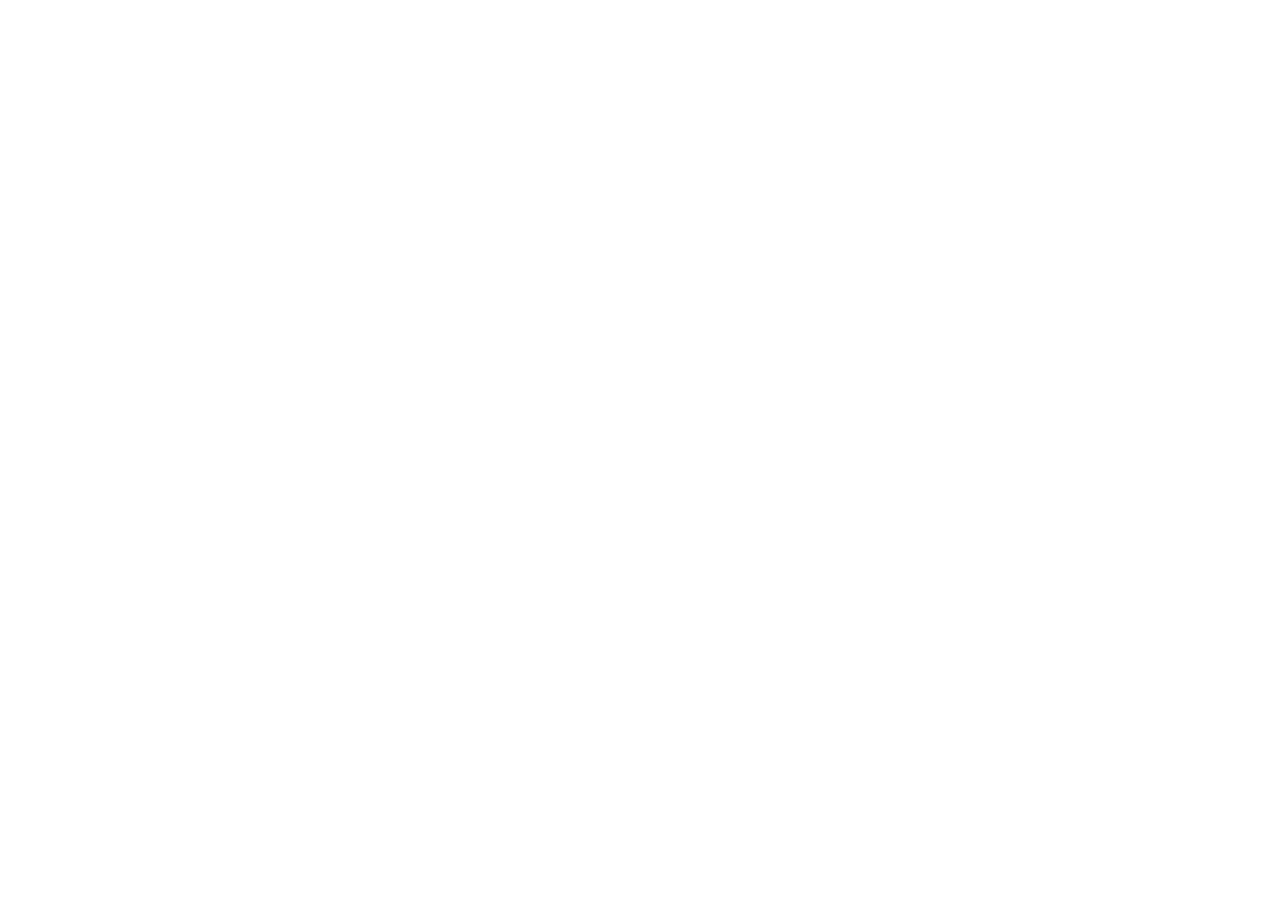
==== index.html @ 36af827d "feat: add basic markup HTML" ====
<!DOCTYPE html>
<html lang="en">
<head>
    <meta charset="UTF-8">
    <meta http-equiv="X-UA-Compatible" content="IE=edge">
    <meta name="viewport" content="width=device-width, initial-scale=1.0">
    <title>CV Anna Kotova</title>
</head>
<body>
    
</body>
</html>
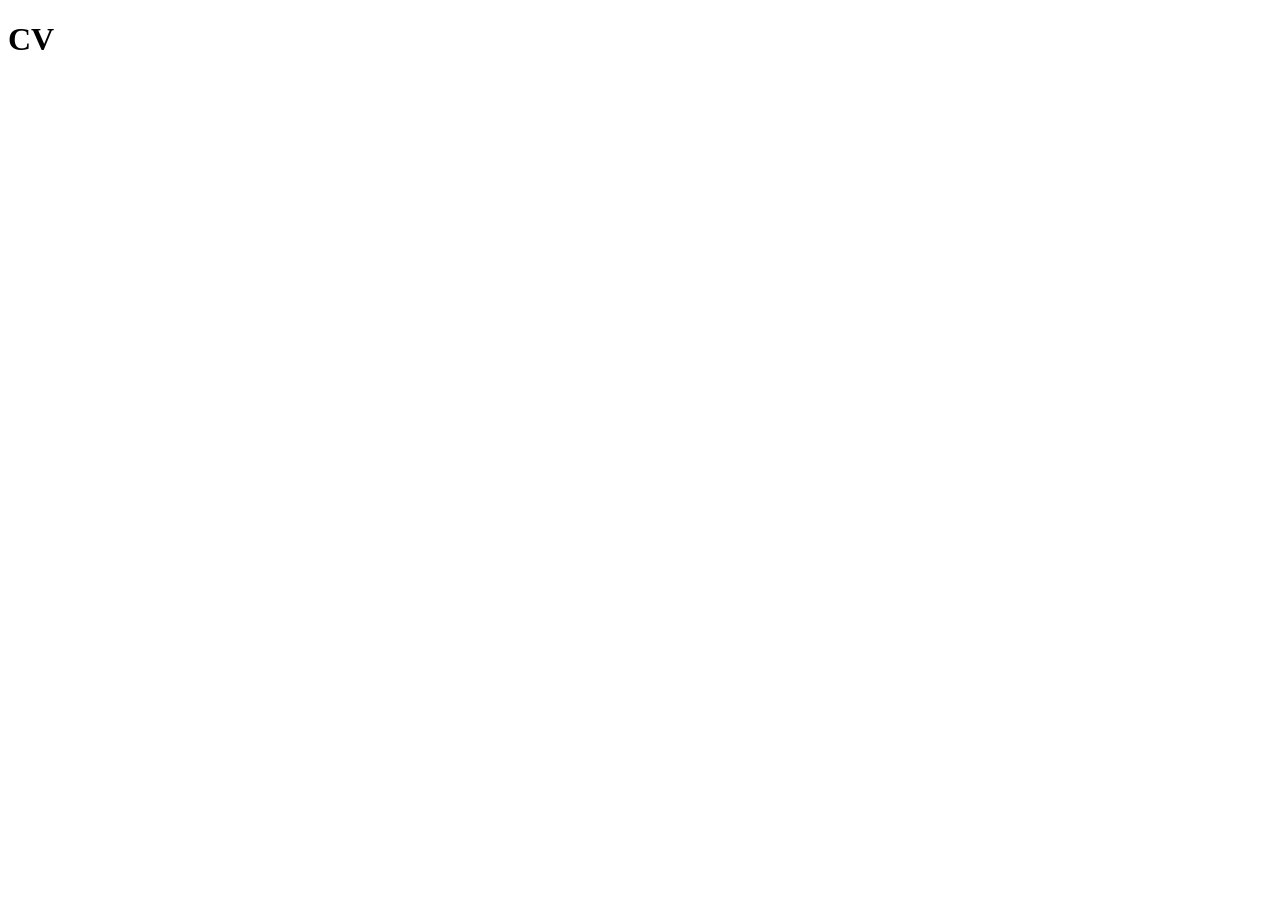
==== commit 1b510dd4: "feat: link stylesheet to markup" ====
--- a/index.html
+++ b/index.html
@@ -5,8 +5,9 @@
     <meta http-equiv="X-UA-Compatible" content="IE=edge">
     <meta name="viewport" content="width=device-width, initial-scale=1.0">
     <title>CV Anna Kotova</title>
+    <link rel="stylesheet" href="../rsschool-cv/style.css">
 </head>
 <body>
-    
+    <h1>CV</h1>
 </body>
 </html>
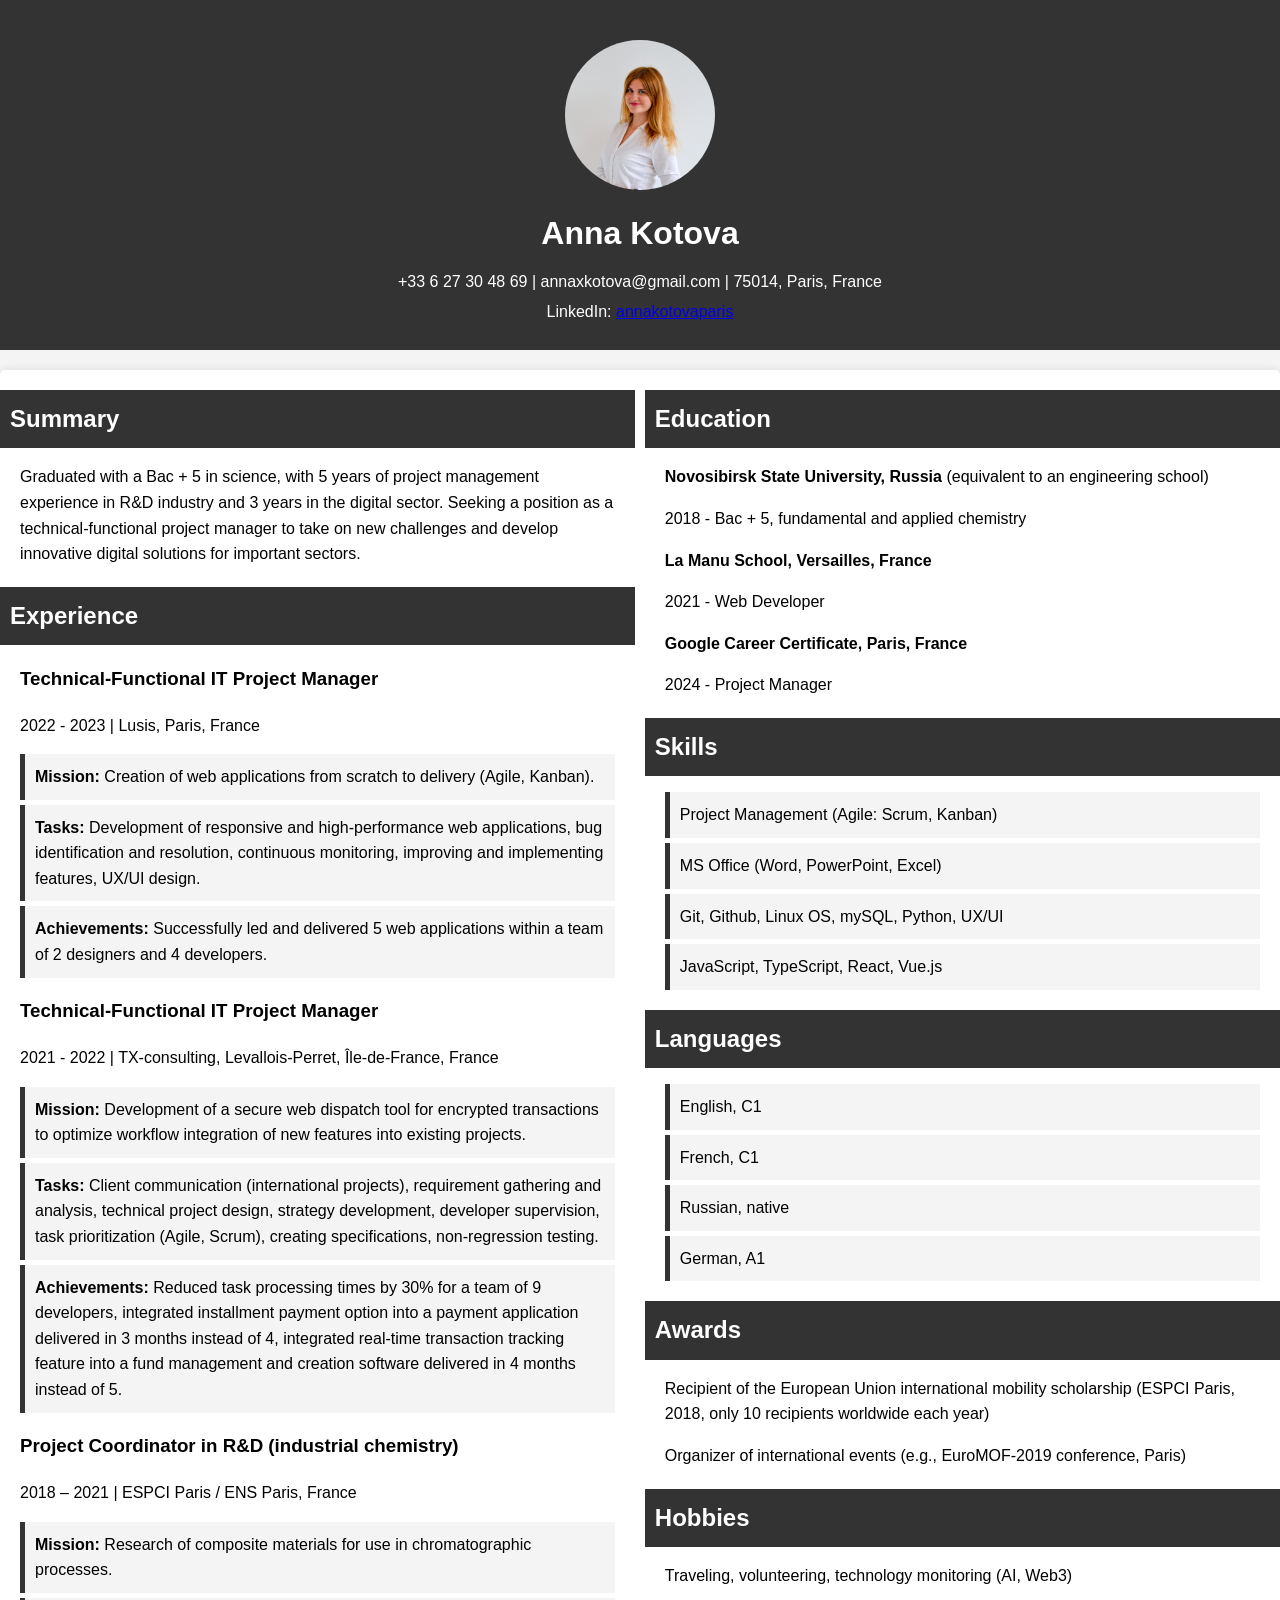
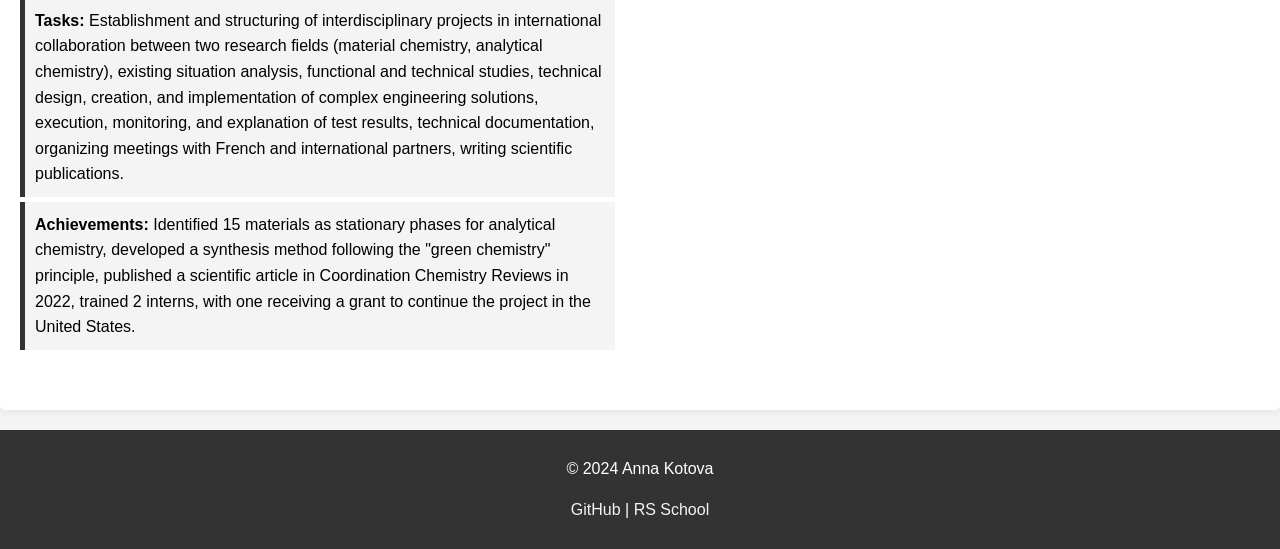
==== commit 7a64f683: "HTML updated" ====
--- a/index.html
+++ b/index.html
@@ -2,12 +2,98 @@
 <html lang="en">
 <head>
     <meta charset="UTF-8">
-    <meta http-equiv="X-UA-Compatible" content="IE=edge">
     <meta name="viewport" content="width=device-width, initial-scale=1.0">
-    <title>CV Anna Kotova</title>
-    <link rel="stylesheet" href="../rsschool-cv/style.css">
+    <title>Anna Kotova - CV</title>
+    <link rel="stylesheet" href="styles.css">
 </head>
 <body>
-    <h1>CV</h1>
+    <header>
+        <div class="container">
+            <img src="DSC_0130_1.jpg" alt="Anna Kotova" class="profile-img">
+            <h1>Anna Kotova</h1>
+            <p>+33 6 27 30 48 69 | annaxkotova@gmail.com | 75014, Paris, France</p>
+            <p>LinkedIn: <a href="https://linkedin.com/in/annakotovaparis">annakotovaparis</a></p>
+        </div>
+    </header>
+    <main>
+        <div class="container">
+            <section class="left-column">
+                <section class="summary">
+                    <h2>Summary</h2>
+                    <p>Graduated with a Bac + 5 in science, with 5 years of project management experience in R&D industry and 3 years in the digital sector. Seeking a position as a technical-functional project manager to take on new challenges and develop innovative digital solutions for important sectors.</p>
+                </section>
+                <section class="experience">
+                    <h2>Experience</h2>
+                    <h3>Technical-Functional IT Project Manager</h3>
+                    <p>2022 - 2023 | Lusis, Paris, France</p>
+                    <ul>
+                        <li><strong>Mission:</strong> Creation of web applications from scratch to delivery (Agile, Kanban).</li>
+                        <li><strong>Tasks:</strong> Development of responsive and high-performance web applications, bug identification and resolution, continuous monitoring, improving and implementing features, UX/UI design.</li>
+                        <li><strong>Achievements:</strong> Successfully led and delivered 5 web applications within a team of 2 designers and 4 developers.</li>
+                    </ul>
+
+                    <h3>Technical-Functional IT Project Manager</h3>
+                    <p>2021 - 2022 | TX-consulting, Levallois-Perret, Île-de-France, France</p>
+                    <ul>
+                        <li><strong>Mission:</strong> Development of a secure web dispatch tool for encrypted transactions to optimize workflow integration of new features into existing projects.</li>
+                        <li><strong>Tasks:</strong> Client communication (international projects), requirement gathering and analysis, technical project design, strategy development, developer supervision, task prioritization (Agile, Scrum), creating specifications, non-regression testing.</li>
+                        <li><strong>Achievements:</strong> Reduced task processing times by 30% for a team of 9 developers, integrated installment payment option into a payment application delivered in 3 months instead of 4, integrated real-time transaction tracking feature into a fund management and creation software delivered in 4 months instead of 5.</li>
+                    </ul>
+
+                    <h3>Project Coordinator in R&D (industrial chemistry)</h3>
+                    <p>2018 – 2021 | ESPCI Paris / ENS Paris, France</p>
+                    <ul>
+                        <li><strong>Mission:</strong> Research of composite materials for use in chromatographic processes.</li>
+                        <li><strong>Tasks:</strong> Establishment and structuring of interdisciplinary projects in international collaboration between two research fields (material chemistry, analytical chemistry), existing situation analysis, functional and technical studies, technical design, creation, and implementation of complex engineering solutions, execution, monitoring, and explanation of test results, technical documentation, organizing meetings with French and international partners, writing scientific publications.</li>
+                        <li><strong>Achievements:</strong> Identified 15 materials as stationary phases for analytical chemistry, developed a synthesis method following the "green chemistry" principle, published a scientific article in Coordination Chemistry Reviews in 2022, trained 2 interns, with one receiving a grant to continue the project in the United States.</li>
+                    </ul>
+                </section>
+            </section>
+            <section class="right-column">
+                <section class="education">
+                    <h2>Education</h2>
+                    <p><strong>Novosibirsk State University, Russia</strong> (equivalent to an engineering school)</p>
+                    <p>2018 - Bac + 5, fundamental and applied chemistry</p>
+                    <p><strong>La Manu School, Versailles, France</strong></p>
+                    <p>2021 - Web Developer</p>
+                    <p><strong>Google Career Certificate, Paris, France</strong></p>
+                    <p>2024 - Project Manager</p>
+                </section>
+                <section class="skills">
+                    <h2>Skills</h2>
+                    <ul>
+                        <li>Project Management (Agile: Scrum, Kanban)</li>
+                        <li>MS Office (Word, PowerPoint, Excel)</li>
+                        <li>Git, Github, Linux OS, mySQL, Python, UX/UI</li>
+                        <li>JavaScript, TypeScript, React, Vue.js</li>
+                    </ul>
+                </section>
+                <section class="languages">
+                    <h2>Languages</h2>
+                    <ul>
+                        <li>English, C1</li>
+                        <li>French, C1</li>
+                        <li>Russian, native</li>
+                        <li>German, A1</li>
+                    </ul>
+                </section>
+                <section class="awards">
+                    <h2>Awards</h2>
+                    <p>Recipient of the European Union international mobility scholarship (ESPCI Paris, 2018, only 10 recipients worldwide each year)</p>
+                    <p>Organizer of international events (e.g., EuroMOF-2019 conference, Paris)</p>
+                </section>
+                <section class="hobbies">
+                    <h2>Hobbies</h2>
+                    <p>Traveling, volunteering, technology monitoring (AI, Web3)</p>
+                </section>
+            </section>
+        </div>
+    </main>
+    <footer>
+        <div class="container">
+            <p>© 2024 Anna Kotova</p>
+            <p><a href="https://github.com/AnnaxKotova/rsschool-cv">GitHub</a> | <a href="https://rs.school/">RS School</a></p>
+        </div>
+    </footer>
 </body>
-</html>+</html>
--- a/styles.css
+++ b/styles.css
@@ -0,0 +1,89 @@
+body {
+    font-family: Arial, sans-serif;
+    line-height: 1.6;
+    margin: 0;
+    padding: 0;
+    background: #f4f4f4;
+}
+
+.container {
+    margin: auto;
+    overflow: hidden;
+}
+
+header {
+    background: #333;
+    color: #fff;
+    padding: 20px 0;
+    text-align: center;
+}
+
+header .profile-img {
+    width: 150px;
+    border-radius: 50%;
+    margin-top: 20px;
+}
+
+header h1 {
+    margin: 10px 0;
+}
+
+header p {
+    margin: 5px 0;
+}
+
+main .container {
+    display: flex;
+    justify-content: space-between;
+    margin: 20px 0;
+    padding: 20px;
+    background: #fff;
+    border-radius: 5px;
+    box-shadow: 0 0 10px rgba(0,0,0,0.1);
+}
+
+main .left-column,
+main .right-column {
+    width: 48%;
+}
+
+section {
+    margin-bottom: 20px;
+}
+
+section h2 {
+    background: #333;
+    color: #fff;
+    padding: 10px;
+    margin: 0 -20px;
+    margin-bottom: 10px;
+}
+
+section ul {
+    list-style-type: none;
+    padding: 0;
+}
+
+section ul li {
+    background: #f4f4f4;
+    margin: 5px 0;
+    padding: 10px;
+    border-left: 5px solid #333;
+}
+
+footer {
+    text-align: center;
+    padding: 10px;
+    background: #333;
+    color: #fff;
+    margin-top: 20px;
+}
+
+footer a {
+    color: #f4f4f4;
+    text-decoration: none;
+}
+
+footer a:hover {
+    text-decoration: underline;
+}
